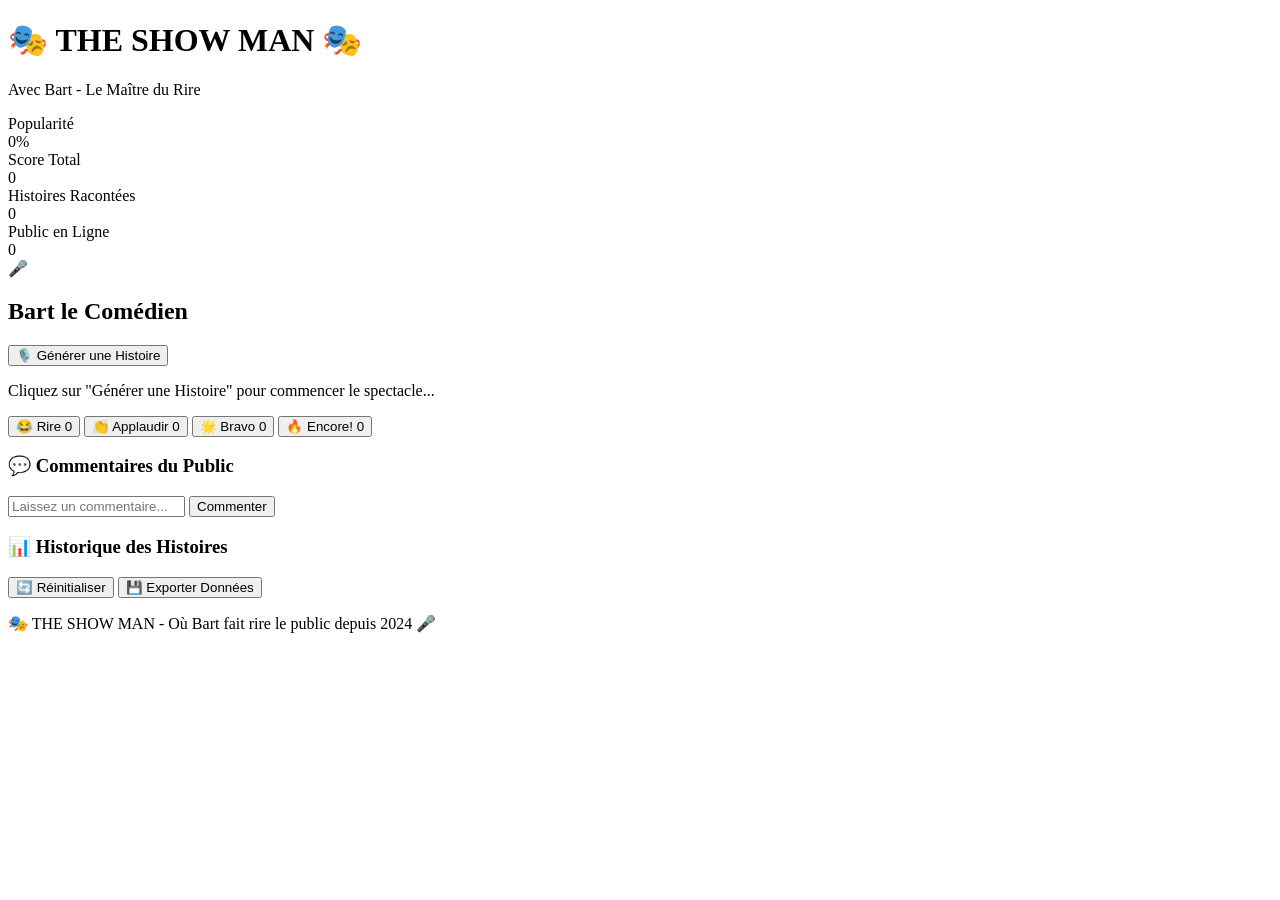
==== index.html @ 9f030496 "Create main application - THE SHOW MAN with Bart the comedian" ====
<!DOCTYPE html>
<html lang="fr">
<head>
    <meta charset="UTF-8">
    <meta name="viewport" content="width=device-width, initial-scale=1.0">
    <title>THE SHOW MAN - Bart le Comédien</title>
    <link rel="stylesheet" href="styles.css">
</head>
<body>
    <div class="container">
        <!-- Header -->
        <header class="header">
            <div class="header-content">
                <h1>🎭 THE SHOW MAN 🎭</h1>
                <p class="subtitle">Avec Bart - Le Maître du Rire</p>
            </div>
        </header>

        <!-- Stats de Bart -->
        <div class="bart-stats">
            <div class="stat-card">
                <span class="stat-label">Popularité</span>
                <div class="stat-value" id="popularity">0%</div>
            </div>
            <div class="stat-card">
                <span class="stat-label">Score Total</span>
                <div class="stat-value" id="totalScore">0</div>
            </div>
            <div class="stat-card">
                <span class="stat-label">Histoires Racontées</span>
                <div class="stat-value" id="storyCount">0</div>
            </div>
            <div class="stat-card">
                <span class="stat-label">Public en Ligne</span>
                <div class="stat-value" id="audience">0</div>
            </div>
        </div>

        <!-- Section Microphone et Histoires -->
        <main class="main-content">
            <div class="stage">
                <!-- Micro de Bart -->
                <div class="microphone-section">
                    <div class="microphone">🎤</div>
                    <h2>Bart le Comédien</h2>
                    <button class="btn btn-generate" id="generateBtn">
                        🎙️ Générer une Histoire
                    </button>
                </div>

                <!-- Affichage de l'histoire -->
                <div class="story-display" id="storyDisplay">
                    <p id="storyText" class="story-text">Cliquez sur "Générer une Histoire" pour commencer le spectacle...</p>
                    <span class="story-number" id="storyNumber"></span>
                </div>

                <!-- Reactions du Public -->
                <div class="audience-reactions">
                    <div class="reaction-buttons">
                        <button class="reaction-btn" id="laughBtn" title="Rire">
                            😂 Rire
                            <span class="count" id="laughCount">0</span>
                        </button>
                        <button class="reaction-btn" id="applauseBtn" title="Applaudir">
                            👏 Applaudir
                            <span class="count" id="applauseCount">0</span>
                        </button>
                        <button class="reaction-btn" id="bravo" title="Bravo">
                            🌟 Bravo
                            <span class="count" id="bravoCount">0</span>
                        </button>
                        <button class="reaction-btn" id="encoreBtn" title="Encore">
                            🔥 Encore!
                            <span class="count" id="encoreCount">0</span>
                        </button>
                    </div>

                    <!-- Commentaires du Public -->
                    <div class="comments-section">
                        <h3>💬 Commentaires du Public</h3>
                        <div class="comment-input">
                            <input 
                                type="text" 
                                id="commentInput" 
                                placeholder="Laissez un commentaire..."
                                maxlength="100"
                            >
                            <button class="btn btn-comment" id="commentBtn">Commenter</button>
                        </div>
                        <div class="comments-list" id="commentsList"></div>
                    </div>
                </div>
            </div>

            <!-- Sidebar - Historique et Stats -->
            <aside class="sidebar">
                <div class="sidebar-section">
                    <h3>📊 Historique des Histoires</h3>
                    <div class="stories-history" id="storiesHistory"></div>
                </div>

                <div class="sidebar-section">
                    <button class="btn btn-reset" id="resetBtn">🔄 Réinitialiser</button>
                    <button class="btn btn-export" id="exportBtn">💾 Exporter Données</button>
                </div>
            </aside>
        </main>

        <!-- Footer -->
        <footer class="footer">
            <p>🎭 THE SHOW MAN - Où Bart fait rire le public depuis 2024 🎤</p>
        </footer>
    </div>

    <script src="app.js"></script>
</body>
</html>
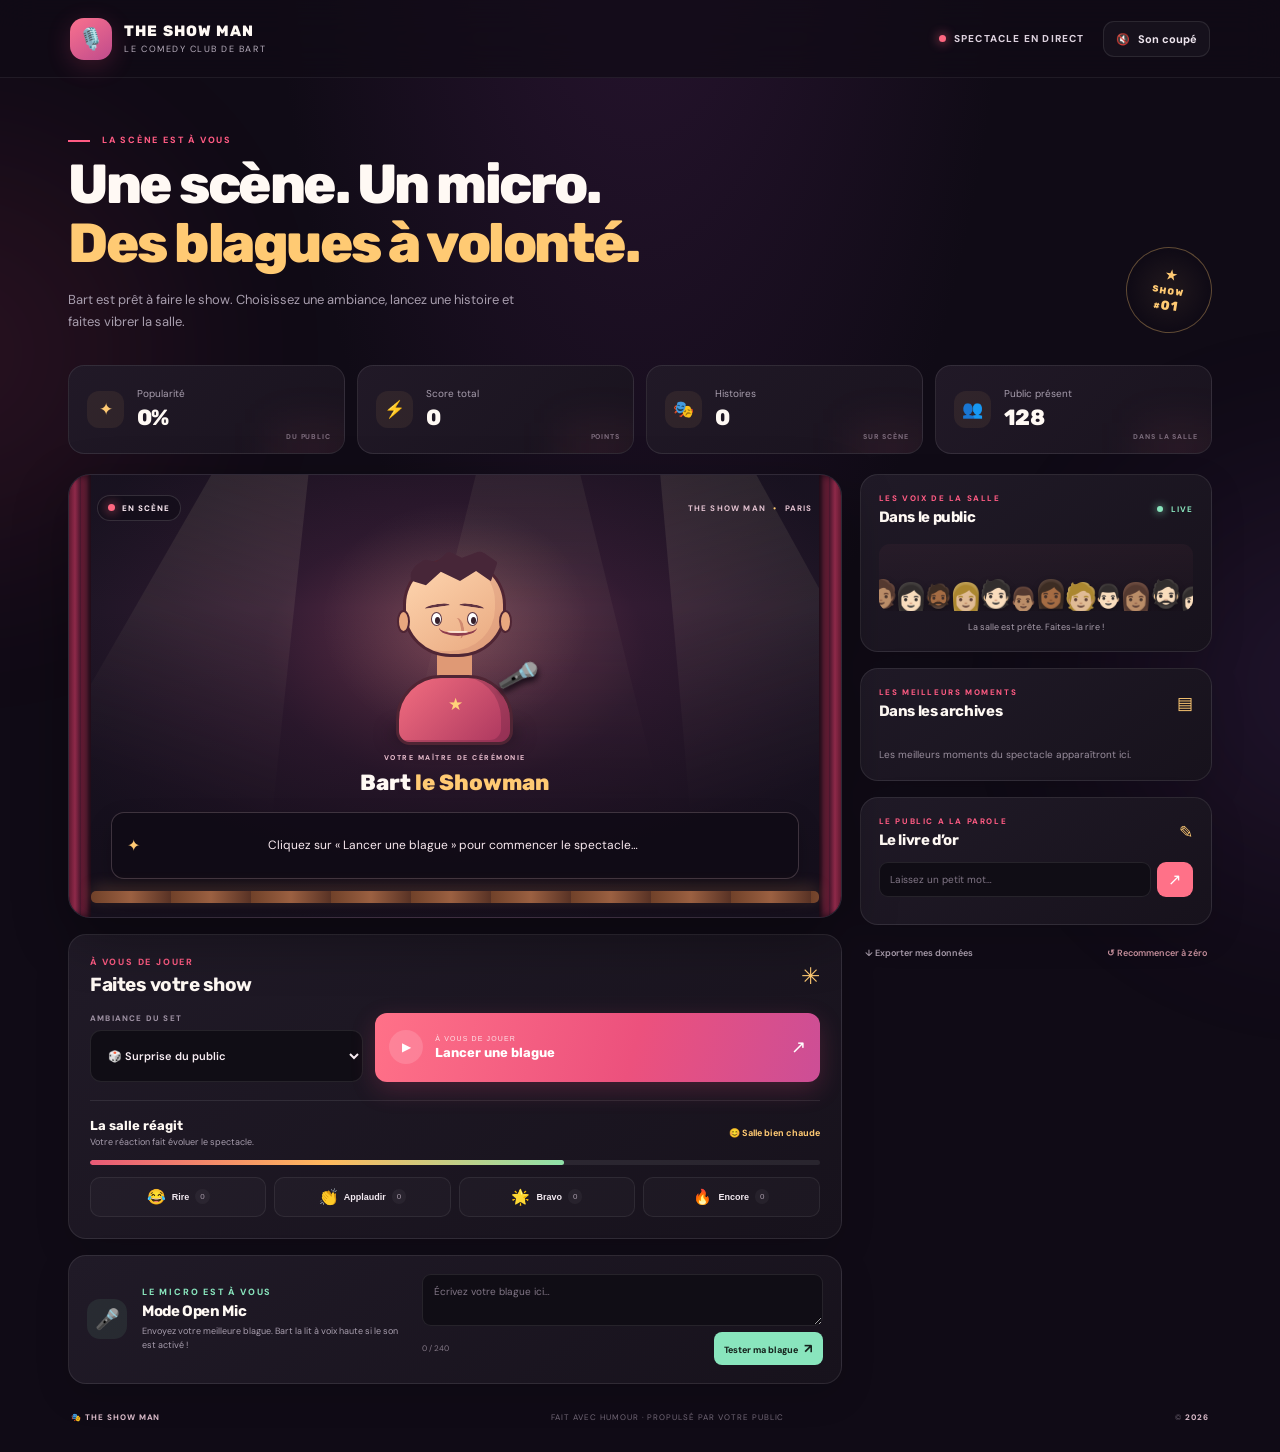
==== commit d0e179ed: "Upgrade THE SHOW MAN to premium interactive comedy club experience" ====
--- a/index.html
+++ b/index.html
@@ -1,117 +1,105 @@
 <!DOCTYPE html>
 <html lang="fr">
 <head>
-    <meta charset="UTF-8">
-    <meta name="viewport" content="width=device-width, initial-scale=1.0">
-    <title>THE SHOW MAN - Bart le Comédien</title>
-    <link rel="stylesheet" href="styles.css">
+  <meta charset="UTF-8">
+  <meta name="viewport" content="width=device-width, initial-scale=1.0">
+  <meta name="theme-color" content="#100b16">
+  <meta name="description" content="THE SHOW MAN : le comedy club interactif de Bart. Racontez des blagues, réagissez et faites monter l'ambiance !">
+  <title>THE SHOW MAN — Le Comedy Club de Bart</title>
+  <link rel="preconnect" href="https://fonts.googleapis.com">
+  <link rel="preconnect" href="https://fonts.gstatic.com" crossorigin>
+  <link href="https://fonts.googleapis.com/css2?family=DM+Sans:wght@400;500;600;700;800&family=Rubik:wght@500;600;700;800;900&display=swap" rel="stylesheet">
+  <link rel="stylesheet" href="styles.css">
+  <script src="app.js" defer></script>
 </head>
 <body>
-    <div class="container">
-        <!-- Header -->
-        <header class="header">
-            <div class="header-content">
-                <h1>🎭 THE SHOW MAN 🎭</h1>
-                <p class="subtitle">Avec Bart - Le Maître du Rire</p>
+  <div class="ambient ambient-one" aria-hidden="true"></div>
+  <div class="ambient ambient-two" aria-hidden="true"></div>
+
+  <header class="topbar">
+    <a class="brand" href="#home" aria-label="THE SHOW MAN, accueil">
+      <span class="brand-mark" aria-hidden="true">🎙️</span>
+      <span><strong>THE SHOW MAN</strong><small>LE COMEDY CLUB DE BART</small></span>
+    </a>
+    <div class="topbar-tools">
+      <div class="live-pill"><span class="live-dot"></span> SPECTACLE EN DIRECT</div>
+      <button class="sound-toggle" id="audioToggle" type="button" aria-pressed="false" title="Activer ou couper la voix et les effets sonores"><span id="audioIcon" aria-hidden="true">🔇</span><span id="audioLabel">Son coupé</span></button>
+    </div>
+  </header>
+
+  <main class="page-shell" id="home">
+    <section class="intro">
+      <div>
+        <p class="eyebrow"><span class="eyebrow-line"></span> LA SCÈNE EST À VOUS</p>
+        <h1>Une scène. Un micro.<br><span>Des blagues à volonté.</span></h1>
+        <p class="intro-copy">Bart est prêt à faire le show. Choisissez une ambiance, lancez une histoire et faites vibrer la salle.</p>
+      </div>
+      <div class="intro-badge" aria-label="Spectacle numéro un"><span>★</span><strong>SHOW<br>#<span id="showNumber">01</span></strong></div>
+    </section>
+
+    <section class="stats-grid" aria-label="Statistiques du spectacle">
+      <article class="stat-card"><span class="stat-icon">✦</span><div><span class="stat-label">Popularité</span><strong class="stat-value" id="popularity">0%</strong></div><span class="stat-foot">DU PUBLIC</span></article>
+      <article class="stat-card"><span class="stat-icon">⚡</span><div><span class="stat-label">Score total</span><strong class="stat-value" id="totalScore">0</strong></div><span class="stat-foot">POINTS</span></article>
+      <article class="stat-card"><span class="stat-icon">🎭</span><div><span class="stat-label">Histoires</span><strong class="stat-value" id="storyCount">0</strong></div><span class="stat-foot">SUR SCÈNE</span></article>
+      <article class="stat-card"><span class="stat-icon">👥</span><div><span class="stat-label">Public présent</span><strong class="stat-value" id="audience">128</strong></div><span class="stat-foot">DANS LA SALLE</span></article>
+    </section>
+
+    <div class="dashboard">
+      <section class="main-column">
+        <section class="stage-card" aria-label="Scène de spectacle">
+          <div class="stage-lights" aria-hidden="true"><span></span><span></span><span></span></div>
+          <div class="curtain curtain-left" aria-hidden="true"></div><div class="curtain curtain-right" aria-hidden="true"></div>
+          <div class="stage-topline"><span class="stage-tag"><span class="live-dot"></span> EN SCÈNE</span><span class="venue">THE SHOW MAN <span>•</span> PARIS</span></div>
+          <div class="stage-content">
+            <div class="spotlight" aria-hidden="true"></div>
+            <div class="bart-avatar" id="bartAvatar" aria-label="Avatar animé de Bart le comédien" role="img">
+              <div class="avatar-shadow"></div>
+              <div class="avatar-head"><div class="hair"></div><div class="brow brow-left"></div><div class="brow brow-right"></div><div class="eye eye-left"><i></i></div><div class="eye eye-right"><i></i></div><div class="nose"></div><div class="smile"><i></i></div><div class="ear ear-left"></div><div class="ear ear-right"></div></div>
+              <div class="avatar-neck"></div><div class="avatar-body"><span class="shirt-star">★</span></div>
+              <div class="avatar-mic">🎤</div>
             </div>
-        </header>
+            <div class="speech-bubble" id="speechBubble" aria-live="polite">Bienvenue au club ! Bart vous attend 🎤</div>
+            <div class="stage-name"><span class="stage-name-label">VOTRE MAÎTRE DE CÉRÉMONIE</span><h2>Bart <span>le Showman</span></h2></div>
+          </div>
+          <div class="teleprompter"><span class="teleprompter-icon">✦</span><p id="storyText" aria-live="polite">Cliquez sur « Lancer une blague » pour commencer le spectacle…</p><span class="story-number" id="storyNumber"></span></div>
+          <div class="stage-floor"><span></span></div>
+          <div class="fx-layer" id="fxLayer" aria-hidden="true"></div>
+        </section>
 
-        <!-- Stats de Bart -->
-        <div class="bart-stats">
-            <div class="stat-card">
-                <span class="stat-label">Popularité</span>
-                <div class="stat-value" id="popularity">0%</div>
+        <section class="control-panel">
+          <div class="panel-heading"><div><p class="eyebrow">À VOUS DE JOUER</p><h2>Faites votre show</h2></div><span class="panel-star">✳</span></div>
+          <div class="controls-row">
+            <label class="topic-control" for="topicSelect"><span>AMBIANCE DU SET</span><select id="topicSelect"><option value="all">🎲 Surprise du public</option><option value="tech">🤖 Tech & IA</option><option value="daily">☕ Vie quotidienne</option><option value="dev">💻 Développeurs</option><option value="dad">👨‍👧 Jeux de mots</option><option value="absurd">🌀 Absurde</option></select></label>
+            <button class="btn-primary" id="generateBtn" type="button"><span class="play-icon">▶</span><span><small>À VOUS DE JOUER</small><strong>Lancer une blague</strong></span><span class="button-arrow">↗</span></button>
+          </div>
+          <div class="reaction-area"><div class="reaction-heading"><div><h3>La salle réagit</h3><p>Votre réaction fait évoluer le spectacle.</p></div><span class="mood-label" id="moodText">🔥 Salle bien chaude</span></div>
+            <div class="mood-track" role="progressbar" aria-label="Ambiance de la salle" aria-valuemin="0" aria-valuemax="100" aria-valuenow="65"><span id="moodMeter"></span></div>
+            <div class="reaction-buttons">
+              <button class="reaction-btn" id="laughBtn" type="button"><span>😂</span><b>Rire</b><i id="laughCount">0</i></button>
+              <button class="reaction-btn" id="applauseBtn" type="button"><span>👏</span><b>Applaudir</b><i id="applauseCount">0</i></button>
+              <button class="reaction-btn" id="bravo" type="button"><span>🌟</span><b>Bravo</b><i id="bravoCount">0</i></button>
+              <button class="reaction-btn" id="encoreBtn" type="button"><span>🔥</span><b>Encore</b><i id="encoreCount">0</i></button>
             </div>
-            <div class="stat-card">
-                <span class="stat-label">Score Total</span>
-                <div class="stat-value" id="totalScore">0</div>
-            </div>
-            <div class="stat-card">
-                <span class="stat-label">Histoires Racontées</span>
-                <div class="stat-value" id="storyCount">0</div>
-            </div>
-            <div class="stat-card">
-                <span class="stat-label">Public en Ligne</span>
-                <div class="stat-value" id="audience">0</div>
-            </div>
-        </div>
+          </div>
+        </section>
 
-        <!-- Section Microphone et Histoires -->
-        <main class="main-content">
-            <div class="stage">
-                <!-- Micro de Bart -->
-                <div class="microphone-section">
-                    <div class="microphone">🎤</div>
-                    <h2>Bart le Comédien</h2>
-                    <button class="btn btn-generate" id="generateBtn">
-                        🎙️ Générer une Histoire
-                    </button>
-                </div>
+        <section class="open-mic-card">
+          <div class="open-mic-icon">🎤</div><div class="open-mic-copy"><p class="eyebrow">LE MICRO EST À VOUS</p><h2>Mode Open Mic</h2><p>Envoyez votre meilleure blague. Bart la lit à voix haute si le son est activé !</p></div>
+          <form id="jokeForm" class="joke-form"><label class="visually-hidden" for="userJokeInput">Votre blague</label><textarea id="userJokeInput" rows="2" maxlength="240" placeholder="Écrivez votre blague ici…" required></textarea><div class="form-bottom"><span id="characterCount">0 / 240</span><button class="btn-secondary" type="submit">Tester ma blague <span>↗</span></button></div></form>
+        </section>
+      </section>
 
-                <!-- Affichage de l'histoire -->
-                <div class="story-display" id="storyDisplay">
-                    <p id="storyText" class="story-text">Cliquez sur "Générer une Histoire" pour commencer le spectacle...</p>
-                    <span class="story-number" id="storyNumber"></span>
-                </div>
-
-                <!-- Reactions du Public -->
-                <div class="audience-reactions">
-                    <div class="reaction-buttons">
-                        <button class="reaction-btn" id="laughBtn" title="Rire">
-                            😂 Rire
-                            <span class="count" id="laughCount">0</span>
-                        </button>
-                        <button class="reaction-btn" id="applauseBtn" title="Applaudir">
-                            👏 Applaudir
-                            <span class="count" id="applauseCount">0</span>
-                        </button>
-                        <button class="reaction-btn" id="bravo" title="Bravo">
-                            🌟 Bravo
-                            <span class="count" id="bravoCount">0</span>
-                        </button>
-                        <button class="reaction-btn" id="encoreBtn" title="Encore">
-                            🔥 Encore!
-                            <span class="count" id="encoreCount">0</span>
-                        </button>
-                    </div>
-
-                    <!-- Commentaires du Public -->
-                    <div class="comments-section">
-                        <h3>💬 Commentaires du Public</h3>
-                        <div class="comment-input">
-                            <input 
-                                type="text" 
-                                id="commentInput" 
-                                placeholder="Laissez un commentaire..."
-                                maxlength="100"
-                            >
-                            <button class="btn btn-comment" id="commentBtn">Commenter</button>
-                        </div>
-                        <div class="comments-list" id="commentsList"></div>
-                    </div>
-                </div>
-            </div>
-
-            <!-- Sidebar - Historique et Stats -->
-            <aside class="sidebar">
-                <div class="sidebar-section">
-                    <h3>📊 Historique des Histoires</h3>
-                    <div class="stories-history" id="storiesHistory"></div>
-                </div>
-
-                <div class="sidebar-section">
-                    <button class="btn btn-reset" id="resetBtn">🔄 Réinitialiser</button>
-                    <button class="btn btn-export" id="exportBtn">💾 Exporter Données</button>
-                </div>
-            </aside>
-        </main>
-
-        <!-- Footer -->
-        <footer class="footer">
-            <p>🎭 THE SHOW MAN - Où Bart fait rire le public depuis 2024 🎤</p>
-        </footer>
+      <aside class="sidebar">
+        <section class="side-card audience-card"><div class="side-title"><div><p class="eyebrow">LES VOIX DE LA SALLE</p><h2>Dans le public</h2></div><span class="audience-live"><span class="live-dot"></span> LIVE</span></div>
+          <div class="crowd-visual" aria-hidden="true"><span>🧑🏽</span><span>👩🏻</span><span>🧔🏾</span><span>👩🏼</span><span>🧑🏻</span><span>👨🏽</span><span>👩🏾</span><span>🧑🏼</span><span>👨🏻</span><span>👩🏽</span><span>🧔🏻</span><span>👩🏻</span></div>
+          <p class="crowd-caption">La salle est prête. Faites-la rire !</p>
+        </section>
+        <section class="side-card history-card"><div class="side-title"><div><p class="eyebrow">LES MEILLEURS MOMENTS</p><h2>Dans les archives</h2></div><span class="archive-icon">▤</span></div><div class="stories-history" id="storiesHistory" aria-live="polite"></div></section>
+        <section class="side-card comments-card"><div class="side-title"><div><p class="eyebrow">LE PUBLIC A LA PAROLE</p><h2>Le livre d’or</h2></div><span class="comment-icon">✎</span></div><form id="commentForm" class="comment-form"><label class="visually-hidden" for="commentInput">Votre commentaire</label><input id="commentInput" type="text" maxlength="100" placeholder="Laissez un petit mot…" required><button type="submit" aria-label="Envoyer le commentaire">↗</button></form><div class="comments-list" id="commentsList" aria-live="polite"></div></section>
+        <section class="side-actions"><button class="text-action" id="exportBtn" type="button">↓ Exporter mes données</button><button class="text-action reset-action" id="resetBtn" type="button">↺ Recommencer à zéro</button></section>
+      </aside>
     </div>
-
-    <script src="app.js"></script>
+    <footer class="footer"><span>🎭 THE SHOW MAN</span><span>FAIT AVEC HUMOUR · PROPULSÉ PAR VOTRE PUBLIC</span><span>© <span id="year"></span></span></footer>
+  </main>
 </body>
 </html>
--- a/styles.css
+++ b/styles.css
@@ -0,0 +1,8 @@
+@import url('https://fonts.googleapis.com/css2?family=DM+Sans:wght@400;500;600;700;800&family=Rubik:wght@500;600;700;800;900&display=swap');
+
+:root{color-scheme:dark;--bg:#100b16;--surface:#19131f;--surface-raised:#211a28;--line:rgba(255,255,255,.09);--text:#fff9f4;--muted:#a89eae;--pink:#ff5b83;--gold:#ffca73;--mint:#89e5bd;--font-body:'DM Sans',Arial,sans-serif;--font-display:'Rubik','DM Sans',sans-serif}
+*{box-sizing:border-box}html{scroll-behavior:smooth}body{margin:0;min-height:100vh;background:radial-gradient(ellipse at 50% -20%,#2b1533 0,transparent 42%),var(--bg);color:var(--text);font-family:var(--font-body);overflow-x:hidden}.ambient{position:fixed;z-index:-1;width:380px;height:380px;border-radius:50%;filter:blur(110px);opacity:.11;pointer-events:none}.ambient-one{background:#ff467a;top:18%;left:-230px}.ambient-two{background:#a957df;right:-240px;top:55%}.topbar{height:78px;padding:0 max(calc((100vw - 1200px)/2),5.5vw);border-bottom:1px solid rgba(255,255,255,.07);display:flex;align-items:center;justify-content:space-between;background:rgba(16,11,22,.75);backdrop-filter:blur(18px);position:sticky;top:0;z-index:10}.brand{display:flex;align-items:center;gap:12px;color:inherit;text-decoration:none}.brand-mark{width:42px;height:42px;border-radius:14px;background:linear-gradient(145deg,#fa718e,#bf4b8c);display:grid;place-items:center;font-size:21px;box-shadow:0 6px 24px #fa4b8033}.brand strong,.brand small{display:block}.brand strong{font:800 15px var(--font-display);letter-spacing:.07em}.brand small{font-size:9px;color:#b8aebd;letter-spacing:.17em;margin-top:3px}.topbar-tools{display:flex;align-items:center;gap:18px}.live-pill,.audience-live{display:inline-flex;align-items:center;gap:8px;color:#ddd1de;font-size:10px;font-weight:800;letter-spacing:.12em}.live-dot{height:7px;width:7px;border-radius:50%;background:#ff6780;display:inline-block;box-shadow:0 0 11px #ff6780;animation:blink 1.8s infinite}.sound-toggle{border:1px solid var(--line);border-radius:11px;background:#ffffff08;color:#eee5ee;padding:10px 12px;display:flex;gap:8px;align-items:center;font:700 11px var(--font-body);cursor:pointer;transition:.2s}.sound-toggle:hover{background:#ffffff12;border-color:#ffffff30}.page-shell{max-width:1200px;margin:auto;padding:56px 28px 20px}.intro{display:flex;align-items:flex-end;justify-content:space-between;margin-bottom:32px}.eyebrow{font-size:9px;letter-spacing:.2em;color:var(--pink);font-weight:800;margin:0 0 10px}.eyebrow-line{width:22px;height:2px;display:inline-block;background:var(--pink);vertical-align:middle;margin-right:8px}.intro h1{font:800 clamp(32px,5vw,55px)/1.07 var(--font-display);letter-spacing:-.045em;margin:0}.intro h1 span{color:var(--gold)}.intro-copy{font-size:13px;color:var(--muted);max-width:470px;line-height:1.7;margin:15px 0 0}.intro-badge{width:86px;height:86px;border:1px solid #ffca7355;border-radius:50%;display:flex;flex-direction:column;justify-content:center;align-items:center;transform:rotate(9deg);color:var(--gold);background:radial-gradient(circle,#ffca7312,transparent 70%);flex:none}.intro-badge>span{font-size:15px}.intro-badge strong{font:800 9px/1.35 var(--font-display);letter-spacing:.13em;text-align:center}.intro-badge strong span{font-size:13px}.stats-grid{display:grid;grid-template-columns:repeat(4,1fr);gap:12px;margin-bottom:20px}.stat-card{position:relative;display:flex;align-items:center;gap:13px;min-height:89px;background:linear-gradient(135deg,#211927,#19131e);border:1px solid var(--line);border-radius:16px;padding:16px 18px;overflow:hidden}.stat-card:after{content:'';position:absolute;inset:auto -12px -35px auto;width:85px;height:65px;background:#ff668411;filter:blur(20px)}.stat-icon{display:grid;place-items:center;width:37px;height:37px;border-radius:12px;color:var(--gold);font-size:17px;background:#ffca7312}.stat-label{display:block;font-size:10px;color:var(--muted);margin-bottom:4px}.stat-value{display:block;font:800 22px var(--font-display);letter-spacing:-.03em}.stat-foot{position:absolute;right:13px;bottom:12px;color:#766c7b;font-size:7px;letter-spacing:.13em;font-weight:800}.dashboard{display:grid;grid-template-columns:minmax(0,1.8fr) minmax(270px,.82fr);gap:18px;align-items:start}.main-column,.sidebar{display:flex;flex-direction:column;gap:16px}.stage-card{min-height:435px;position:relative;overflow:hidden;border-radius:22px;border:1px solid #ffffff17;background:radial-gradient(ellipse at 50% 40%,#69334c 0,#321b32 35%,#1b1423 76%);box-shadow:0 20px 55px #0005}.stage-card:before{content:'';position:absolute;inset:0;background:linear-gradient(180deg,#100b1640,transparent 30%,#100b168c 88%);z-index:1;pointer-events:none}.stage-lights{position:absolute;inset:0;overflow:hidden}.stage-lights span{position:absolute;top:-135px;width:230px;height:470px;background:linear-gradient(180deg,#fff5c52b,transparent);clip-path:polygon(43% 0,57% 0,100% 100%,0 100%);transform-origin:top center;filter:blur(4px);animation:sweep 8s ease-in-out infinite alternate}.stage-lights span:nth-child(1){left:16%;transform:rotate(18deg)}.stage-lights span:nth-child(2){left:42%;width:270px;opacity:.65;animation-delay:-3s}.stage-lights span:nth-child(3){right:8%;transform:rotate(-17deg);animation-delay:-5s}.curtain{position:absolute;top:0;bottom:0;width:22px;z-index:2;background:repeating-linear-gradient(90deg,#671c35,#8e2949 6px,#4c182f 12px);box-shadow:inset -5px 0 9px #170b15}.curtain-left{left:0}.curtain-right{right:0;transform:scaleX(-1)}.stage-topline{position:absolute;top:20px;left:28px;right:28px;z-index:3;display:flex;justify-content:space-between;align-items:center}.stage-tag{display:flex;align-items:center;gap:7px;padding:7px 10px;border:1px solid #fff2;border-radius:999px;background:#120d18a8;color:#fcebf3;font-size:8px;font-weight:800;letter-spacing:.13em}.venue{font-size:8px;color:#e5c4d2;letter-spacing:.15em;font-weight:700}.venue span{color:var(--gold);padding:0 4px}.stage-content{position:relative;z-index:2;min-height:337px;display:flex;flex-direction:column;align-items:center;justify-content:flex-end;padding:58px 25px 4px}.spotlight{position:absolute;width:270px;height:240px;top:25px;border-radius:50%;background:radial-gradient(ellipse,#ffe2a820 0,transparent 70%);pointer-events:none}.bart-avatar{position:relative;width:158px;height:200px;display:flex;flex-direction:column;align-items:center;z-index:2;animation:bob 3s ease-in-out infinite;transform-origin:bottom center}.avatar-shadow{position:absolute;bottom:0;width:130px;height:21px;background:#10081288;filter:blur(9px);border-radius:50%;animation:shadow 3s ease-in-out infinite}.avatar-head{position:relative;z-index:2;width:103px;height:111px;border-radius:47% 47% 46% 46%;margin-top:13px;background:linear-gradient(145deg,#ffd7b1,#e8a77e);border:3px solid #4f2534;box-shadow:inset -8px -3px 0 #c87d6b44}.hair{position:absolute;left:4px;right:5px;top:-10px;height:39px;border-radius:65% 45% 28% 22%;background:#472638;transform:rotate(-4deg);clip-path:polygon(0 40%,13% 13%,31% 25%,45% 0,60% 19%,82% 4%,100% 37%,91% 84%,75% 55%,56% 78%,35% 51%,17% 83%,0 68%)}.brow{position:absolute;top:43px;width:25px;height:6px;border-radius:50%;border-top:3px solid #603341}.brow-left{left:19px;transform:rotate(-8deg)}.brow-right{right:19px;transform:rotate(8deg)}.eye{position:absolute;top:51px;width:11px;height:14px;border-radius:50%;background:#fff;border:1px solid #593442;overflow:hidden}.eye i{position:absolute;width:5px;height:7px;left:3px;top:4px;background:#36202b;border-radius:50%}.eye-left{left:25px}.eye-right{right:25px}.nose{position:absolute;top:57px;left:46px;width:12px;height:21px;border-radius:50%;border-right:3px solid #cf896f;transform:rotate(-9deg)}.smile{position:absolute;bottom:18px;left:33px;width:38px;height:17px;border-bottom:3px solid #8e3d4d;border-radius:0 0 50% 50%;overflow:hidden}.smile i{position:absolute;bottom:-6px;left:8px;width:21px;height:8px;background:#fae3d2;border-radius:2px}.ear{position:absolute;width:13px;height:23px;background:#e8a77e;border:2px solid #4f2534;top:49px;border-radius:50%}.ear-left{left:-9px}.ear-right{right:-9px}.avatar-neck{position:relative;z-index:1;width:35px;height:25px;margin-top:-3px;background:#df9975}.avatar-body{position:relative;z-index:1;width:117px;height:78px;margin-top:-2px;border-radius:45px 45px 14px 14px;background:linear-gradient(135deg,#f36e80,#aa365e);border:3px solid #4f2534;box-shadow:inset -9px -2px 0 #501a3644}.shirt-star{position:absolute;top:15px;left:49px;color:#ffd279;font-size:17px}.avatar-mic{position:absolute;z-index:3;right:-3px;top:111px;font-size:30px;transform:rotate(15deg);filter:drop-shadow(2px 4px 3px #160b16)}.speech-bubble{position:absolute;z-index:4;top:36px;right:calc(50% - 190px);max-width:180px;padding:10px 13px;border:1px solid #fff8;border-radius:14px 14px 14px 4px;background:#fff9f1;color:#3c2332;font-size:10px;font-weight:700;line-height:1.45;box-shadow:0 7px 22px #0003;opacity:0;transform:translateY(7px) scale(.96);transition:.25s;pointer-events:none}.speech-bubble.visible{opacity:1;transform:translateY(0) scale(1)}.stage-name{text-align:center;margin-top:-1px}.stage-name-label{font-size:7px;color:#edc1d1;letter-spacing:.22em;font-weight:800}.stage-name h2{font:800 22px var(--font-display);margin:4px 0 12px}.stage-name h2 span{color:var(--gold)}.teleprompter{position:relative;z-index:3;min-height:67px;margin:0 42px 12px;padding:13px 44px 13px 41px;border:1px solid #fbd4e133;border-radius:13px;background:#100b16d9;display:flex;align-items:center;justify-content:center;text-align:center;box-shadow:0 10px 25px #0003}.teleprompter p{font-size:12px;line-height:1.5;margin:0;color:#f8e9ef}.teleprompter-icon{position:absolute;left:15px;color:var(--gold);font-size:16px}.story-number{position:absolute;right:13px;bottom:8px;color:#ad9bac;font-size:8px;font-weight:700}.stage-floor{position:relative;z-index:3;height:12px;margin:0 22px 14px;border-radius:5px;background:repeating-linear-gradient(90deg,#704129,#9b6041 40px,#583225 80px);box-shadow:0 -4px 15px #f4a45f35}.fx-layer{position:absolute;inset:0;z-index:5;overflow:hidden;pointer-events:none}.fx-emoji{position:absolute;bottom:16%;font-size:25px;animation:float-up 1.7s ease-out forwards}.stage-card.is-talking .bart-avatar{animation:bob-fast .34s ease-in-out infinite alternate}.stage-card.is-talking .smile{animation:mouth .28s ease-in-out infinite alternate}.stage-card.is-talking .stage-lights span:nth-child(2){filter:blur(2px);opacity:1}.stage-card.is-bounce .bart-avatar{animation:cheer .55s ease}.stage-card.is-tomato .bart-avatar{animation:flinch .5s ease}.control-panel,.open-mic-card,.side-card{border:1px solid var(--line);border-radius:18px;background:linear-gradient(145deg,#201a27,#17121c);box-shadow:0 12px 35px #0002}.control-panel{padding:21px}.panel-heading,.side-title{display:flex;align-items:center;justify-content:space-between}.panel-heading h2,.side-title h2,.open-mic-copy h2{font:700 19px var(--font-display);letter-spacing:-.025em;margin:0}.panel-heading .eyebrow,.side-title .eyebrow{margin-bottom:5px}.panel-star{font-size:23px;color:var(--gold)}.controls-row{display:grid;grid-template-columns:.8fr 1.3fr;gap:12px;margin-top:17px}.topic-control{display:flex;flex-direction:column;gap:7px}.topic-control>span{font-size:8px;color:#9e91a3;letter-spacing:.15em;font-weight:800}.topic-control select{height:52px;padding:0 13px;border:1px solid #ffffff17;border-radius:11px;background:#100d15;color:#f8edf3;font:600 11px var(--font-body);outline:none}.topic-control select:focus,.joke-form textarea:focus,.comment-form input:focus{border-color:#ff7394;box-shadow:0 0 0 3px #ff73941c}.btn-primary{display:flex;align-items:center;gap:12px;text-align:left;border:0;border-radius:12px;padding:9px 14px;background:linear-gradient(105deg,#ff7188,#ec517d 58%,#cc4e96);color:white;cursor:pointer;box-shadow:0 8px 25px #eb477d35;transition:transform .18s,filter .18s}.btn-primary:hover,.btn-secondary:hover{transform:translateY(-2px);filter:brightness(1.08)}.btn-primary:disabled{opacity:.68;cursor:wait}.play-icon{display:grid;place-items:center;width:34px;height:34px;border-radius:50%;background:#ffffff25;font-size:12px}.btn-primary small,.btn-primary strong{display:block}.btn-primary small{font-size:7px;letter-spacing:.16em;opacity:.8;margin-bottom:3px}.btn-primary strong{font:700 13px var(--font-display)}.button-arrow{margin-left:auto;font-size:18px}.reaction-area{border-top:1px solid var(--line);padding-top:17px;margin-top:18px}.reaction-heading{display:flex;align-items:center;justify-content:space-between;gap:10px}.reaction-heading h3{margin:0 0 3px;font:700 13px var(--font-display)}.reaction-heading p{margin:0;color:var(--muted);font-size:9px}.mood-label{font-size:9px;color:var(--gold);font-weight:700}.mood-track{height:5px;margin:12px 0;background:#ffffff13;border-radius:10px;overflow:hidden}.mood-track span{height:100%;width:65%;display:block;border-radius:inherit;background:linear-gradient(90deg,#e85a76,#ffb95e,#8fe1a9);transition:width .5s}.reaction-buttons{display:grid;grid-template-columns:repeat(4,1fr);gap:8px}.reaction-btn{display:flex;align-items:center;gap:6px;justify-content:center;padding:10px 7px;border:1px solid #ffffff12;border-radius:10px;background:#ffffff06;color:#f3eaf1;cursor:pointer;transition:transform .18s,background .18s,border .18s}.reaction-btn:hover{transform:translateY(-2px);background:#ff6e8817;border-color:#ff6e8855}.reaction-btn span{font-size:15px}.reaction-btn b{font-size:9px}.reaction-btn i{font-style:normal;color:#a89baa;font-size:8px;border-radius:8px;background:#ffffff0b;padding:3px 5px}.open-mic-card{padding:18px;display:grid;grid-template-columns:42px .8fr 1.2fr;align-items:center;gap:13px}.open-mic-icon{width:40px;height:40px;display:grid;place-items:center;border-radius:13px;background:#8fe1a916;font-size:20px}.open-mic-copy .eyebrow{color:var(--mint);margin-bottom:4px}.open-mic-copy h2{font-size:15px}.open-mic-copy>p:last-child{font-size:9px;line-height:1.5;color:var(--muted);margin:5px 0 0}.joke-form textarea{display:block;width:100%;resize:vertical;min-height:52px;padding:9px 11px;border:1px solid #ffffff17;border-radius:9px;background:#100d15;color:var(--text);font:10px/1.5 var(--font-body);outline:none}.joke-form textarea::placeholder,.comment-form input::placeholder{color:#817686}.form-bottom{display:flex;align-items:center;justify-content:space-between;margin-top:6px}.form-bottom>span{color:#827785;font-size:8px}.btn-secondary{padding:8px 10px;border:0;border-radius:8px;background:var(--mint);color:#15221c;font:800 9px var(--font-body);cursor:pointer;transition:.18s}.btn-secondary span{font-size:13px;margin-left:4px}.side-card{padding:18px}.side-title h2{font-size:15px}.side-title .eyebrow{font-size:8px}.audience-live{font-size:8px;color:var(--mint)}.audience-live .live-dot{background:var(--mint);box-shadow:0 0 9px var(--mint);height:6px;width:6px}.crowd-visual{margin:18px 0 0;display:flex;align-items:flex-end;justify-content:center;gap:0;min-height:67px;padding:10px 8px 0;border-radius:11px;background:linear-gradient(180deg,#ff71880b,#ff718802);overflow:hidden}.crowd-visual span{font-size:27px;margin:0 -2px;filter:drop-shadow(0 3px 3px #0005);animation:crowd 2s ease-in-out infinite alternate}.crowd-visual span:nth-child(2n){animation-delay:-1s;transform:translateY(3px)}.crowd-visual span:nth-child(3n){font-size:23px;animation-delay:-.5s}.crowd-caption{text-align:center;color:#a99eac;font-size:9px;margin:10px 0 0}.archive-icon,.comment-icon{color:var(--gold);font-size:17px}.stories-history{display:flex;flex-direction:column;gap:8px;max-height:270px;overflow-y:auto;margin-top:14px}.history-item{padding:10px;border-radius:10px;border:1px solid #ffffff0b;background:#ffffff05;color:#d9cedb;font-size:9px;line-height:1.5}.history-item strong{display:block;color:var(--gold);font-size:8px;letter-spacing:.08em;margin-bottom:3px}.history-empty{color:#998e9d;font-size:10px;line-height:1.5;margin:13px 0 0}.comment-form{display:flex;gap:6px;margin:13px 0 9px}.comment-form input{width:100%;min-width:0;height:35px;border:1px solid #ffffff17;border-radius:9px;background:#100d15;color:var(--text);padding:0 10px;font:10px var(--font-body);outline:none}.comment-form button{width:36px;flex:none;border:0;border-radius:9px;background:#ff7188;color:#fff;font-size:16px;cursor:pointer}.comments-list{display:flex;flex-direction:column;gap:6px;max-height:122px;overflow:auto}.comment-item{padding:8px 9px;border-left:2px solid var(--mint);border-radius:0 7px 7px 0;background:#ffffff06;color:#d8cedb;font-size:9px;line-height:1.45;overflow-wrap:anywhere}.side-actions{display:flex;align-items:center;justify-content:space-between;padding:1px 5px}.text-action{border:0;background:none;color:#a69aa9;padding:5px 0;font:600 9px var(--font-body);cursor:pointer}.text-action:hover{color:#fff}.reset-action{color:#c48e9b}.footer{display:flex;justify-content:space-between;align-items:center;padding:28px 3px 10px;color:#716776;font-size:8px;letter-spacing:.12em}.footer span:first-child{color:#d8bac8;font-weight:800}.visually-hidden{position:absolute;width:1px;height:1px;padding:0;margin:-1px;overflow:hidden;clip:rect(0,0,0,0);white-space:nowrap;border:0}button:focus-visible,a:focus-visible,select:focus-visible,textarea:focus-visible,input:focus-visible{outline:2px solid var(--gold);outline-offset:3px}
+@keyframes blink{50%{opacity:.4}}@keyframes sweep{from{transform:rotate(-13deg)}to{transform:rotate(13deg)}}@keyframes bob{0%,100%{transform:translateY(0) rotate(-1deg)}50%{transform:translateY(-5px) rotate(1deg)}}@keyframes shadow{50%{transform:scale(.88);opacity:.7}}@keyframes bob-fast{to{transform:translateY(-3px) rotate(1deg)}}@keyframes mouth{to{transform:scaleY(.5)}}@keyframes cheer{25%{transform:translateY(-16px) rotate(8deg)}60%{transform:rotate(-7deg)}}@keyframes flinch{35%{transform:rotate(-10deg) translateX(5px)}}@keyframes float-up{to{transform:translateY(-130px) rotate(20deg) scale(1.3);opacity:0}}@keyframes crowd{to{transform:translateY(-4px)}}
+@media(max-width:850px){.topbar{padding:0 22px}.page-shell{padding:42px 22px 18px}.dashboard{grid-template-columns:1fr}.sidebar{display:grid;grid-template-columns:repeat(2,minmax(0,1fr));align-items:start}.side-actions{grid-column:1/-1}.stage-card{min-height:420px}.open-mic-card{grid-template-columns:42px 1fr}.joke-form{grid-column:2}}
+@media(max-width:560px){.topbar{height:66px;padding:0 15px}.brand-mark{width:37px;height:37px}.brand strong{font-size:12px}.brand small{font-size:7px}.topbar-tools{gap:9px}.live-pill{font-size:0}.live-pill .live-dot{height:8px;width:8px}.sound-toggle{font-size:0;padding:9px}.sound-toggle span:first-child{font-size:15px}.page-shell{padding:34px 14px 14px}.intro{align-items:flex-start;margin-bottom:23px}.intro h1{font-size:36px}.intro-copy{font-size:11px;max-width:300px}.intro-badge{width:59px;height:59px}.intro-badge strong{font-size:7px}.intro-badge strong span{font-size:10px}.stats-grid{grid-template-columns:repeat(2,minmax(0,1fr));gap:8px}.stat-card{min-height:76px;padding:12px}.stat-icon{width:32px;height:32px;font-size:15px}.stat-value{font-size:19px}.stat-foot{font-size:6px;right:9px;bottom:8px}.dashboard{gap:12px}.stage-card{min-height:405px;border-radius:17px}.curtain{width:12px}.stage-topline{left:19px;right:19px;top:16px}.venue{font-size:7px}.stage-content{min-height:317px}.bart-avatar{transform:scale(.91);transform-origin:bottom center}.speech-bubble{top:42px;right:calc(50% - 173px);max-width:145px;font-size:9px}.teleprompter{margin:0 24px 12px;min-height:72px;padding-left:34px;padding-right:37px}.teleprompter p{font-size:10px}.control-panel{padding:16px}.controls-row{grid-template-columns:1fr;gap:9px}.topic-control select{height:44px}.btn-primary{min-height:52px}.reaction-heading{align-items:flex-start}.reaction-heading p{max-width:220px}.mood-label{font-size:8px;text-align:right}.reaction-buttons{grid-template-columns:repeat(2,1fr)}.reaction-btn{padding:10px 6px}.open-mic-card{padding:14px;grid-template-columns:35px 1fr;gap:10px}.open-mic-icon{width:34px;height:34px;font-size:17px}.open-mic-copy h2{font-size:14px}.open-mic-copy>p:last-child{font-size:8px}.joke-form{grid-column:1/-1}.sidebar{grid-template-columns:1fr}.side-actions{grid-column:auto}.footer{font-size:7px;gap:10px;flex-wrap:wrap}.footer span:nth-child(2){order:3;width:100%;text-align:center;padding-top:5px}}
+@media(prefers-reduced-motion:reduce){*,*::before,*::after{scroll-behavior:auto!important;animation-duration:.01ms!important;animation-iteration-count:1!important;transition-duration:.01ms!important}}
